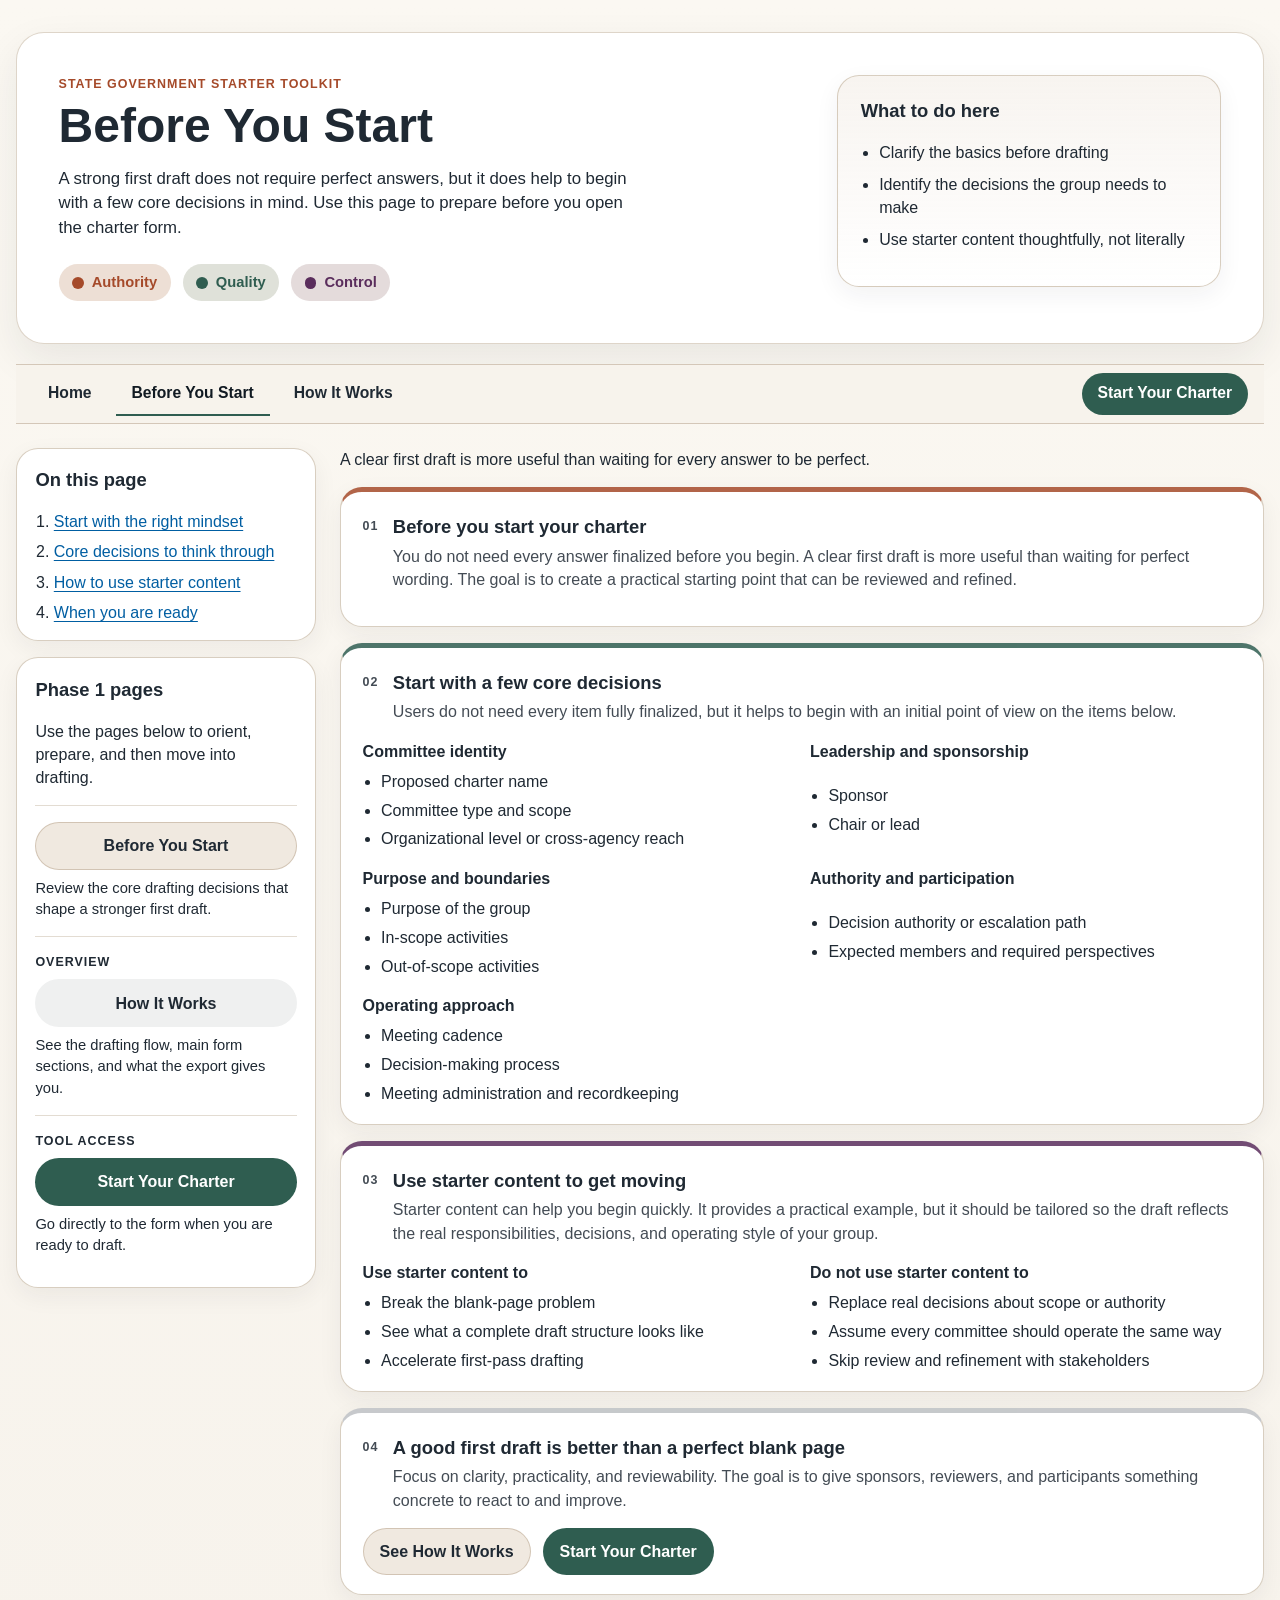
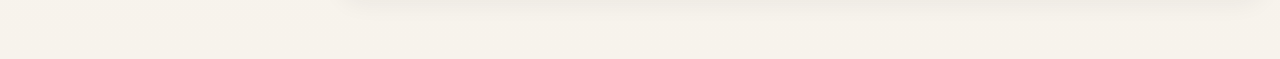
==== before-you-start.html @ 817cda92 "Add files via upload" ====
<!DOCTYPE html>
<html lang="en">
<head>
  <meta charset="UTF-8" />
  <meta name="viewport" content="width=device-width, initial-scale=1.0" />
  <title>Data Governance Charter Generator | Before You Start</title>
  <link rel="stylesheet" href="style.css" />
  <script defer src="script.js"></script>
</head>
<body>
  <a class="skip-link" href="#main-content">Skip to main content</a>

  <div class="page-shell">

    <header class="hero" aria-labelledby="page-title">
      <div class="hero__copy">
        <p class="eyebrow">State Government Starter Toolkit</p>
        <h1 id="page-title">Before You Start</h1>
        <p class="hero__lede">
          A strong first draft does not require perfect answers, but it does help to begin with a few core decisions in mind. Use this page to prepare before you open the charter form.
        </p>

        <div class="hero__chips" aria-label="Design themes">
          <span class="role-chip role-chip--owner">Authority</span>
          <span class="role-chip role-chip--steward">Quality</span>
          <span class="role-chip role-chip--custodian">Control</span>
        </div>
      </div>

      <aside class="hero__panel" aria-label="What to do here">
        <h2>What to do here</h2>
        <ul>
          <li>Clarify the basics before drafting</li>
          <li>Identify the decisions the group needs to make</li>
          <li>Use starter content thoughtfully, not literally</li>
        </ul>
      </aside>
    </header>

    <nav class="site-tabs" aria-label="Primary">
      <div class="site-tabs__inner">
        <a class="site-tab" href="home.html">Home</a>
        <a class="site-tab site-tab--active" href="before-you-start.html" aria-current="page">Before You Start</a>
        <a class="site-tab" href="how-it-works.html">How It Works</a>
        <a class="site-tab site-tab--primary" href="index.html#charter-form">Start Your Charter</a>
      </div>
    </nav>

    <main id="main-content" class="workspace">

      <nav class="jump-nav" aria-label="Page navigation">
        <div class="jump-nav__card">
          <h2>On this page</h2>
          <ol>
            <li><a href="#section-mindset">Start with the right mindset</a></li>
            <li><a href="#section-checklist">Core decisions to think through</a></li>
            <li><a href="#section-starter">How to use starter content</a></li>
            <li><a href="#section-next">When you are ready</a></li>
          </ol>
        </div>

        <div class="jump-nav__card jump-nav__card--support">
          <h2>Phase 1 pages</h2>
          <p>Use the pages below to orient, prepare, and then move into drafting.</p>

          <div class="jump-nav__actions">
            <a class="button button--secondary button--sidebar" href="before-you-start.html">Before You Start</a>
            <p class="jump-nav__helper">Review the core drafting decisions that shape a stronger first draft.</p>
          </div>

          <div class="jump-nav__utilities">
            <p class="utility-label">Overview</p>
            <a class="button button--utility button--sidebar" href="how-it-works.html">How It Works</a>
            <p class="jump-nav__helper">See the drafting flow, main form sections, and what the export gives you.</p>
          </div>

          <div class="jump-nav__utilities">
            <p class="utility-label">Tool access</p>
            <a class="button button--primary button--sidebar" href="index.html#charter-form">Start Your Charter</a>
            <p class="jump-nav__helper">Go directly to the form when you are ready to draft.</p>
          </div>
        </div>
      </nav>

      <div class="content-stack">
        <div class="inline-help-banner" role="note">
          A clear first draft is more useful than waiting for every answer to be perfect.
        </div>

        <article class="form-card form-card--owner" id="section-mindset">
        <div class="section-heading">
        <p class="section-kicker">01</p>
        <div>
        <h2 id="before-panel-title">Before you start your charter</h2>
        <p>
                            You do not need every answer finalized before you begin. A clear first draft is
                            more useful than waiting for perfect wording. The goal is to create a practical
                            starting point that can be reviewed and refined.
                          </p>
        </div>
        </div>
        </article>

        <article class="form-card form-card--steward" id="section-checklist">
        <div class="section-heading">
        <p class="section-kicker">02</p>
        <div>
        <h2>Start with a few core decisions</h2>
        <p>Users do not need every item fully finalized, but it helps to begin with an initial point of view on the items below.</p>
        </div>
        </div>
        <div class="field-grid field-grid--two">
        <div class="field-group">
        <h3>Committee identity</h3>
        <ul class="compact-list">
        <li>Proposed charter name</li>
        <li>Committee type and scope</li>
        <li>Organizational level or cross-agency reach</li>
        </ul>
        </div>
        <div class="field-group">
        <h3>Leadership and sponsorship</h3>
        <ul class="compact-list">
        <li>Sponsor</li>
        <li>Chair or lead</li>
        </ul>
        </div>
        <div class="field-group">
        <h3>Purpose and boundaries</h3>
        <ul class="compact-list">
        <li>Purpose of the group</li>
        <li>In-scope activities</li>
        <li>Out-of-scope activities</li>
        </ul>
        </div>
        <div class="field-group">
        <h3>Authority and participation</h3>
        <ul class="compact-list">
        <li>Decision authority or escalation path</li>
        <li>Expected members and required perspectives</li>
        </ul>
        </div>
        <div class="field-group field-group--full">
        <h3>Operating approach</h3>
        <ul class="compact-list">
        <li>Meeting cadence</li>
        <li>Decision-making process</li>
        <li>Meeting administration and recordkeeping</li>
        </ul>
        </div>
        </div>
        </article>

        <article class="form-card form-card--custodian" id="section-starter">
        <div class="section-heading">
        <p class="section-kicker">03</p>
        <div>
        <h2>Use starter content to get moving</h2>
        <p>
                            Starter content can help you begin quickly. It provides a practical example,
                            but it should be tailored so the draft reflects the real responsibilities,
                            decisions, and operating style of your group.
                          </p>
        </div>
        </div>
        <div class="field-grid field-grid--two">
        <div class="field-group">
        <h3>Use starter content to</h3>
        <ul class="compact-list">
        <li>Break the blank-page problem</li>
        <li>See what a complete draft structure looks like</li>
        <li>Accelerate first-pass drafting</li>
        </ul>
        </div>
        <div class="field-group">
        <h3>Do not use starter content to</h3>
        <ul class="compact-list">
        <li>Replace real decisions about scope or authority</li>
        <li>Assume every committee should operate the same way</li>
        <li>Skip review and refinement with stakeholders</li>
        </ul>
        </div>
        </div>
        </article>

        <article class="form-card form-card--support" id="section-next">
        <div class="section-heading">
        <p class="section-kicker">04</p>
        <div>
        <h2>A good first draft is better than a perfect blank page</h2>
        <p>
                            Focus on clarity, practicality, and reviewability. The goal is to give sponsors,
                            reviewers, and participants something concrete to react to and improve.
                          </p>
        </div>
        </div>
        <div class="action-row">
        <a class="button button--secondary" href="how-it-works.html">See How It Works</a>
        <a class="button button--primary" href="index.html#charter-form">Start Your Charter</a>
        </div>
        </article>
      </div>
    </main>
  </div>
</body>
</html>
---- style.css ----
:root {
  --owner-core: #A54A2A;
  --owner-tint: #EDDFD5;
  --steward-core: #2F5D50;
  --steward-tint: #DFE1D9;
  --custodian-core: #5A2D5C;
  --custodian-tint: #E4DBDB;
  --ink: #1F2933;
  --linen: #F7F3EC;
  --sand: #E8DDD0;
  --divider: #C8B9A6;
  --focus-link: #005EA2;
  --focus-tint: #D8E8F5;
  --surface: #FFFFFF;
  --shadow: 0 16px 40px rgba(31, 41, 51, 0.08);
  --shadow-soft: 0 8px 24px rgba(31, 41, 51, 0.06);
  --radius-xl: 28px;
  --radius-lg: 22px;
  --radius-md: 16px;
  --radius-sm: 12px;
  --space-1: 0.25rem;
  --space-2: 0.5rem;
  --space-3: 0.75rem;
  --space-4: 1rem;
  --space-5: 1.25rem;
  --space-6: 1.5rem;
  --space-8: 2rem;
  --space-10: 2.5rem;
  --space-12: 3rem;
  --font-sans: Aptos, Arial, Calibri, "Segoe UI", sans-serif;
}

* {
  box-sizing: border-box;
}

html {
  scroll-behavior: smooth;
}

body {
  margin: 0;
  background: linear-gradient(180deg, #fbf8f2 0%, var(--linen) 100%);
  color: var(--ink);
  font-family: var(--font-sans);
  line-height: 1.45;
}

img,
svg {
  display: block;
  max-width: 100%;
}

a {
  color: var(--focus-link);
  text-decoration: underline;
  text-underline-offset: 0.16em;
}

a:hover {
  text-decoration-thickness: 2px;
}

button,
input,
select,
textarea {
  font: inherit;
}

.skip-link {
  position: absolute;
  left: -9999px;
  top: auto;
}

.skip-link:focus {
  left: 1rem;
  top: 1rem;
  z-index: 50;
  background: var(--focus-tint);
  color: var(--ink);
  padding: 0.75rem 1rem;
  border-radius: 0.5rem;
  box-shadow: var(--shadow-soft);
}

.page-shell {
  width: min(1320px, calc(100% - 2rem));
  margin: 0 auto;
  padding: 2rem 0 4rem;
}

.hero {
  display: grid;
  grid-template-columns: minmax(0, 1.75fr) minmax(280px, 0.9fr);
  gap: var(--space-8);
  align-items: start;
  background: var(--surface);
  border: 1px solid rgba(200, 185, 166, 0.6);
  border-radius: var(--radius-xl);
  padding: clamp(1.5rem, 2vw + 1rem, 2.75rem);
  box-shadow: var(--shadow);
}

.eyebrow,
.section-kicker,
.filename-label,
.utility-label {
  margin: 0 0 var(--space-2);
  font-size: 0.78rem;
  font-weight: 700;
  letter-spacing: 0.08em;
  text-transform: uppercase;
}

.eyebrow {
  color: var(--owner-core);
}

.hero h1 {
  margin: 0;
  font-size: clamp(2rem, 1.6rem + 1.8vw, 3rem);
  line-height: 1.05;
}

.hero__lede,
.hero__note,
.section-heading p,
.jump-nav__card p,
.form-status,
.field-note,
.advanced-panel__body,
.progress-label {
  line-height: 1.45;
}

.hero__lede {
  max-width: 62ch;
  margin: var(--space-4) 0 0;
  font-size: 1.05rem;
}

.hero__chips {
  display: flex;
  flex-wrap: wrap;
  gap: 0.75rem;
  margin-top: var(--space-6);
}

.role-chip {
  display: inline-flex;
  align-items: center;
  gap: 0.5rem;
  padding: 0.5rem 0.85rem;
  border-radius: 999px;
  font-size: 0.92rem;
  font-weight: 700;
}

.role-chip::before {
  content: "";
  width: 0.72rem;
  height: 0.72rem;
  border-radius: 999px;
  background: currentColor;
}

.role-chip--owner {
  background: var(--owner-tint);
  color: var(--owner-core);
}

.role-chip--steward {
  background: var(--steward-tint);
  color: var(--steward-core);
}

.role-chip--custodian {
  background: var(--custodian-tint);
  color: var(--custodian-core);
}

.hero__panel,
.jump-nav__card,
.form-card,
.phase-panel__grid > .form-card {
  background: var(--surface);
  border: 1px solid rgba(200, 185, 166, 0.7);
  border-radius: var(--radius-lg);
  box-shadow: var(--shadow-soft);
}

.hero__panel {
  padding: 1.4rem 1.4rem 1.2rem;
  background: linear-gradient(180deg, rgba(232, 221, 208, 0.32) 0%, rgba(255, 255, 255, 1) 100%);
}

.hero__panel h2,
.jump-nav__card h2,
.section-heading h2 {
  margin: 0;
  font-size: 1.15rem;
}

.hero__panel ul {
  margin: 1rem 0;
  padding-left: 1.15rem;
}

.hero__panel li + li {
  margin-top: 0.55rem;
}

.site-tabs {
  position: sticky;
  top: 0;
  z-index: 25;
  margin: 1.25rem 0 1.5rem;
  border-top: 1px solid rgba(200, 185, 166, 0.75);
  border-bottom: 1px solid rgba(200, 185, 166, 0.75);
  background: rgba(247, 243, 236, 0.96);
  backdrop-filter: blur(10px);
}

.site-tabs__inner {
  display: flex;
  flex-wrap: wrap;
  gap: 0.5rem;
  padding: 0 1rem;
  min-height: 58px;
  align-items: center;
}

.site-tab {
  display: inline-flex;
  align-items: center;
  justify-content: center;
  min-height: 44px;
  padding: 0.75rem 1rem;
  border-bottom: 2px solid transparent;
  color: var(--ink);
  text-decoration: none;
  font-size: 0.98rem;
  font-weight: 600;
  line-height: 1.2;
  white-space: nowrap;
  transition: background-color 140ms ease, color 140ms ease, border-color 140ms ease, transform 140ms ease;
}

.site-tab:hover,
.site-tab:focus-visible {
  background: #efe8de;
  color: #111a22;
  outline: none;
}

.site-tab--active {
  border-bottom-color: var(--steward-core);
  color: #111a22;
}

.site-tab--primary {
  margin-left: auto;
  border-bottom-color: transparent;
  background: var(--steward-core);
  color: #ffffff;
  border-radius: 999px;
  min-height: 38px;
  padding: 0.65rem 1rem;
}

.site-tab--primary:hover,
.site-tab--primary:focus-visible {
  background: #274d43;
  color: #ffffff;
}

.phase-panels {
  margin-bottom: var(--space-8);
}

.phase-panel {
  display: none;
}

.phase-panel.is-active {
  display: block;
}

.phase-panel__grid {
  display: grid;
  gap: 1rem;
}

.workspace {
  display: grid;
  grid-template-columns: minmax(260px, 300px) minmax(0, 1fr);
  gap: 1.5rem;
  align-items: start;
}

.jump-nav {
  position: sticky;
  top: 5rem;
  display: grid;
  gap: 1rem;
}

.jump-nav__card {
  padding: 1.15rem 1.15rem 1rem;
}

.jump-nav__card ol {
  margin: 1rem 0 0;
  padding-left: 1.15rem;
}

.jump-nav__card li + li {
  margin-top: 0.45rem;
}

.jump-nav__actions,
.jump-nav__utilities {
  margin-top: 1rem;
  padding-top: 1rem;
  border-top: 1px solid rgba(200, 185, 166, 0.5);
}

.jump-nav__helper {
  margin-top: 0.5rem;
  font-size: 0.92rem;
}

.progress-meter {
  width: 100%;
  height: 10px;
  margin: 0.9rem 0 0.35rem;
  border-radius: 999px;
  background: rgba(232, 221, 208, 0.7);
  overflow: hidden;
}

.progress-meter__bar {
  height: 100%;
  width: 0;
  background: linear-gradient(90deg, var(--owner-core) 0%, var(--steward-core) 55%, var(--custodian-core) 100%);
  transition: width 220ms ease;
}

.progress-label {
  margin: 0 0 1rem;
  font-size: 0.92rem;
  color: rgba(31, 41, 51, 0.8);
}

.charter-form {
  display: grid;
  gap: 1rem;
}

.form-card {
  padding: 1.35rem 1.35rem 1.2rem;
}

.form-card--owner {
  border-top: 5px solid rgba(165, 74, 42, 0.85);
}

.form-card--steward {
  border-top: 5px solid rgba(47, 93, 80, 0.85);
}

.form-card--custodian {
  border-top: 5px solid rgba(90, 45, 92, 0.85);
}

.form-card--support {
  border-top: 5px solid rgba(31, 41, 51, 0.25);
}

.section-heading {
  display: grid;
  grid-template-columns: auto 1fr;
  gap: 0.9rem;
  align-items: start;
  margin-bottom: 1rem;
}

.section-heading h2 {
  margin-bottom: 0.25rem;
}

.section-heading p {
  margin: 0;
  color: rgba(31, 41, 51, 0.84);
}

.section-kicker {
  color: rgba(31, 41, 51, 0.55);
  padding-top: 0.2rem;
}

.field-grid {
  display: grid;
  gap: 1rem;
}

.field-grid--two {
  grid-template-columns: repeat(2, minmax(0, 1fr));
}

.field-group {
  display: grid;
  gap: 0.45rem;
}

.field-group--full {
  grid-column: 1 / -1;
}

.field-group h3 {
  margin: 0;
  font-size: 1rem;
}

label {
  font-weight: 700;
  color: var(--ink);
}

input[type="text"],
input[type="date"],
select,
textarea {
  width: 100%;
  min-height: 46px;
  border: 1px solid rgba(200, 185, 166, 0.95);
  border-radius: var(--radius-sm);
  padding: 0.78rem 0.9rem;
  background: #fffdfa;
  color: var(--ink);
  transition: border-color 140ms ease, box-shadow 140ms ease, background-color 140ms ease;
}

textarea {
  min-height: 132px;
  resize: vertical;
}

input:focus,
select:focus,
textarea:focus,
button:focus-visible,
.site-tab:focus-visible {
  outline: none;
  border-color: var(--focus-link);
  box-shadow: 0 0 0 4px rgba(0, 94, 162, 0.14);
}

.field-note,
.field-note-inline {
  font-size: 0.92rem;
  color: rgba(31, 41, 51, 0.75);
}

.field-note-inline {
  font-weight: 500;
  margin-left: 0.35rem;
}

.filename-label {
  margin-top: 1rem;
}

.info-chip {
  display: inline-flex;
  align-items: center;
  justify-content: center;
  width: 1.1rem;
  height: 1.1rem;
  margin-left: 0.25rem;
  border-radius: 999px;
  background: rgba(31, 41, 51, 0.1);
  color: var(--ink);
  font-size: 0.78rem;
  font-weight: 700;
  cursor: help;
}

.checkbox-grid {
  display: grid;
  grid-template-columns: repeat(2, minmax(0, 1fr));
  gap: 0.65rem 1rem;
  padding: 0.25rem 0 0.1rem;
}

.checkbox-grid label {
  display: flex;
  align-items: start;
  gap: 0.55rem;
  font-weight: 600;
}

.checkbox-grid input {
  margin-top: 0.2rem;
}

.table-wrap {
  overflow-x: auto;
}

.members-table {
  width: 100%;
  border-collapse: collapse;
  min-width: 660px;
  background: #fffdfa;
  border: 1px solid rgba(200, 185, 166, 0.7);
  border-radius: var(--radius-sm);
}

.members-table th,
.members-table td {
  padding: 0.7rem;
  border-bottom: 1px solid rgba(200, 185, 166, 0.55);
  text-align: left;
  vertical-align: top;
}

.members-table th {
  font-size: 0.92rem;
  background: rgba(232, 221, 208, 0.35);
}

.members-table td input,
.members-table td select {
  min-height: 40px;
  padding: 0.55rem 0.7rem;
}

.members-table tbody tr:last-child td {
  border-bottom: none;
}

.remove-row {
  border: none;
  border-radius: 999px;
  padding: 0.45rem 0.7rem;
  background: rgba(165, 74, 42, 0.1);
  color: var(--owner-core);
  cursor: pointer;
}

.remove-row:hover {
  background: rgba(165, 74, 42, 0.16);
}

.advanced-panel {
  border: 1px solid rgba(200, 185, 166, 0.65);
  border-radius: var(--radius-md);
  overflow: hidden;
}

.advanced-panel + .advanced-panel {
  margin-top: 1rem;
}

.advanced-panel__header {
  padding: 0.9rem 1rem;
  background: rgba(232, 221, 208, 0.28);
}

.advanced-panel__header h3 {
  margin: 0;
  font-size: 1rem;
}

.advanced-panel__body {
  padding: 1rem;
  display: grid;
  gap: 1rem;
}

.button {
  display: inline-flex;
  align-items: center;
  justify-content: center;
  gap: 0.5rem;
  min-height: 42px;
  border: 1px solid transparent;
  border-radius: 999px;
  padding: 0.7rem 1rem;
  font-weight: 700;
  text-decoration: none;
  cursor: pointer;
  transition: transform 120ms ease, background-color 120ms ease, box-shadow 120ms ease;
}

.button:hover {
  transform: translateY(-1px);
}

.button--primary {
  background: var(--steward-core);
  color: #ffffff;
}

.button--primary:hover {
  background: #274d43;
}

.button--secondary {
  background: rgba(232, 221, 208, 0.65);
  color: var(--ink);
  border-color: rgba(200, 185, 166, 0.75);
}

.button--secondary:hover {
  background: rgba(232, 221, 208, 0.95);
}

.button--utility {
  background: rgba(31, 41, 51, 0.07);
  color: var(--ink);
}

.button--utility:hover {
  background: rgba(31, 41, 51, 0.13);
}

.button--sidebar {
  width: 100%;
}

.button--large {
  min-height: 50px;
  padding-inline: 1.25rem;
}

.action-row {
  display: flex;
  flex-wrap: wrap;
  gap: 0.75rem;
}

.compact-list {
  margin: 0;
  padding-left: 1.15rem;
}

.compact-list li + li {
  margin-top: 0.35rem;
}

.jump-top {
  position: fixed;
  right: 1rem;
  bottom: 1rem;
  z-index: 30;
  border: none;
  border-radius: 999px;
  background: rgba(31, 41, 51, 0.92);
  color: #ffffff;
  min-height: 44px;
  padding: 0.75rem 0.95rem;
  cursor: pointer;
  box-shadow: var(--shadow-soft);
  opacity: 0;
  visibility: hidden;
  transform: translateY(12px);
  transition: opacity 180ms ease, transform 180ms ease, visibility 180ms ease;
}

.jump-top.is-visible {
  opacity: 1;
  visibility: visible;
  transform: translateY(0);
}

[hidden] {
  display: none !important;
}

@media (max-width: 1120px) {
  .workspace {
    grid-template-columns: 1fr;
  }

  .jump-nav {
    position: static;
    grid-template-columns: repeat(2, minmax(0, 1fr));
  }
}

@media (max-width: 900px) {
  .hero {
    grid-template-columns: 1fr;
  }

  .field-grid--two,
  .checkbox-grid {
    grid-template-columns: 1fr;
  }

  .site-tab--primary {
    margin-left: 0;
  }
}

@media (max-width: 720px) {
  .page-shell {
    width: min(100% - 1rem, 1320px);
    padding-top: 1rem;
  }

  .site-tabs__inner {
    padding: 0.5rem 0.6rem;
  }

  .site-tab {
    min-height: 40px;
    padding: 0.65rem 0.85rem;
    font-size: 0.95rem;
  }

  .site-tab--primary {
    width: 100%;
    justify-content: center;
  }

  .jump-nav {
    grid-template-columns: 1fr;
  }

  .form-card,
  .hero,
  .jump-nav__card {
    border-radius: 18px;
  }

  .section-heading {
    grid-template-columns: 1fr;
    gap: 0.35rem;
  }

  .action-row {
    flex-direction: column;
    align-items: stretch;
  }
}


.site-tab--primary.site-tab--active {
  box-shadow: 0 0 0 2px rgba(255, 255, 255, 0.65), 0 0 0 4px rgba(47, 93, 80, 0.18);
}

.content-stack {
  display: grid;
  gap: 1rem;
  min-width: 0;
}

.field-hint {
  margin: 0.45rem 0 0;
  font-size: 0.92rem;
  color: var(--muted);
}

@media (max-width: 980px) {
  .content-stack {
    order: 2;
  }
}
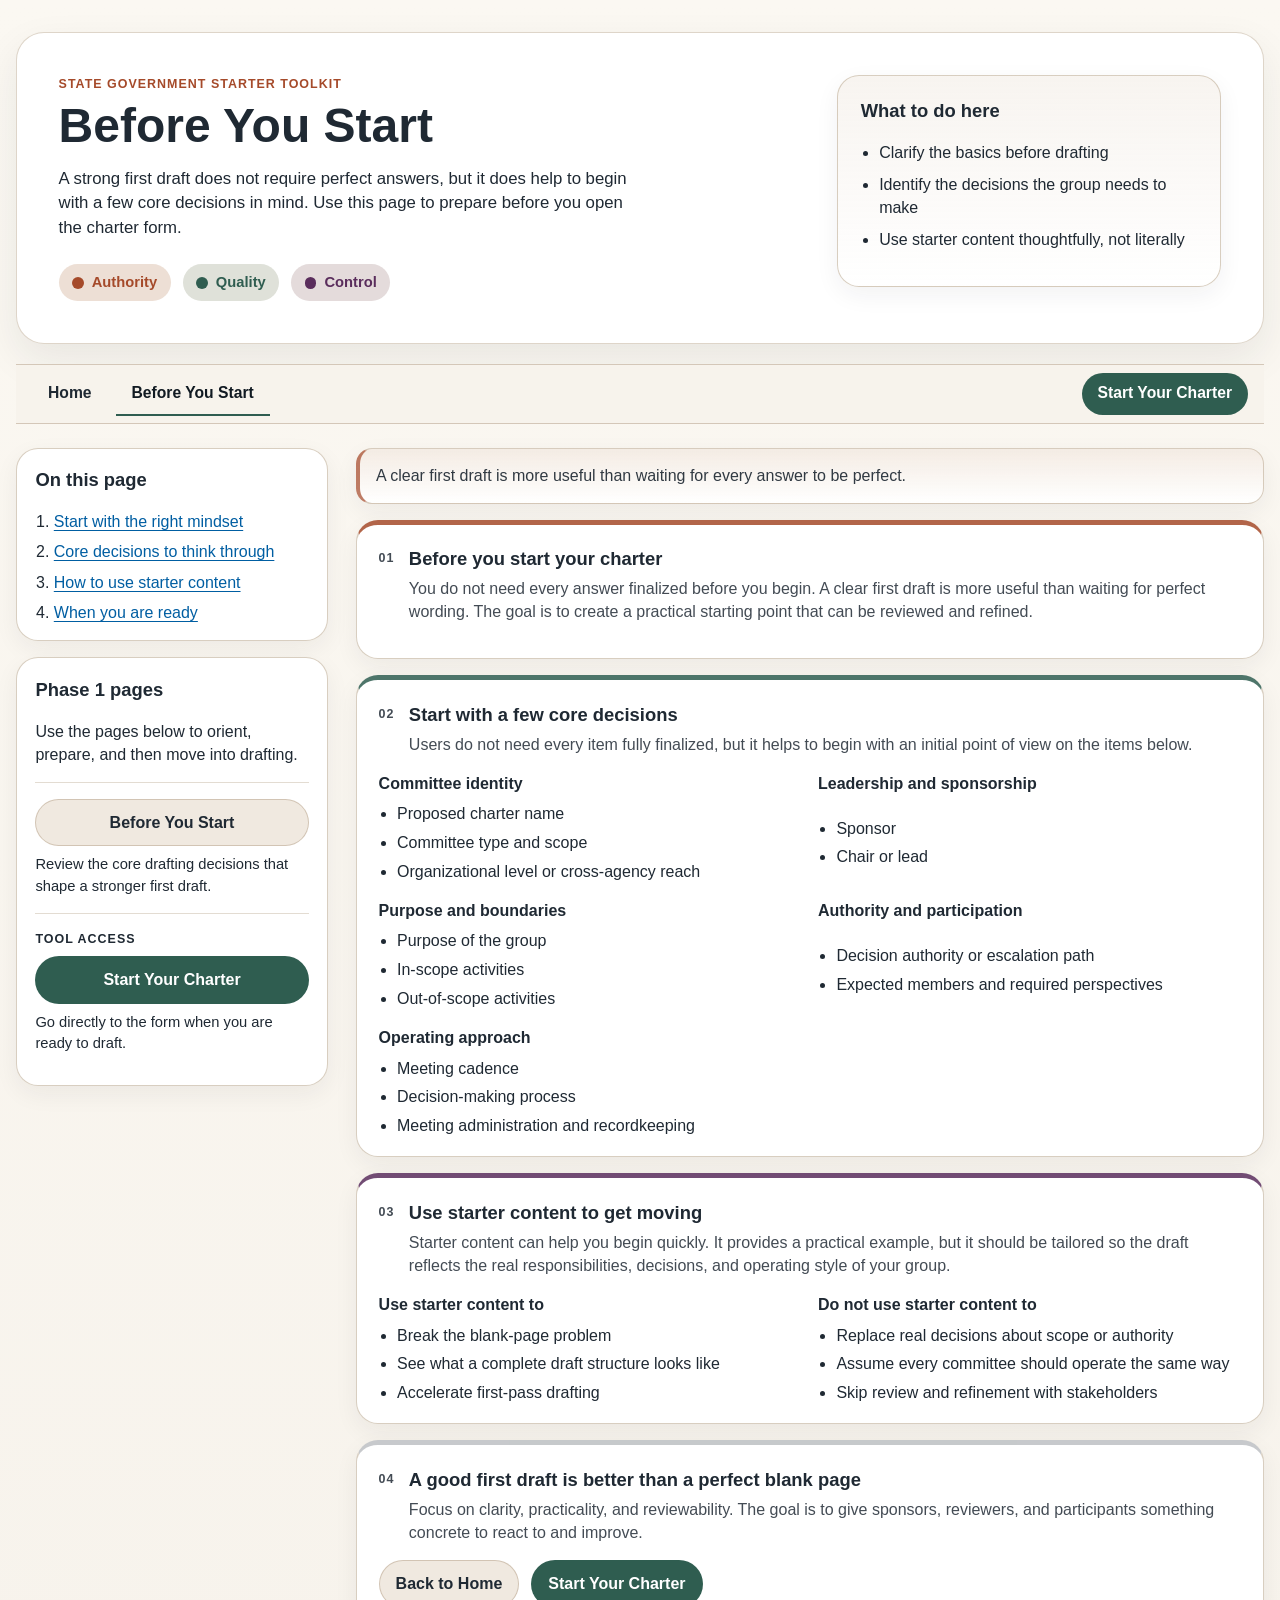
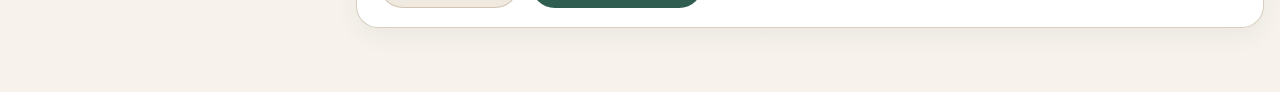
==== commit cb474640: "Add files via upload" ====
--- a/before-you-start.html
+++ b/before-you-start.html
@@ -41,7 +41,6 @@
       <div class="site-tabs__inner">
         <a class="site-tab" href="home.html">Home</a>
         <a class="site-tab site-tab--active" href="before-you-start.html" aria-current="page">Before You Start</a>
-        <a class="site-tab" href="how-it-works.html">How It Works</a>
         <a class="site-tab site-tab--primary" href="index.html#charter-form">Start Your Charter</a>
       </div>
     </nav>
@@ -66,12 +65,6 @@
           <div class="jump-nav__actions">
             <a class="button button--secondary button--sidebar" href="before-you-start.html">Before You Start</a>
             <p class="jump-nav__helper">Review the core drafting decisions that shape a stronger first draft.</p>
-          </div>
-
-          <div class="jump-nav__utilities">
-            <p class="utility-label">Overview</p>
-            <a class="button button--utility button--sidebar" href="how-it-works.html">How It Works</a>
-            <p class="jump-nav__helper">See the drafting flow, main form sections, and what the export gives you.</p>
           </div>
 
           <div class="jump-nav__utilities">
@@ -195,7 +188,7 @@
         </div>
         </div>
         <div class="action-row">
-        <a class="button button--secondary" href="how-it-works.html">See How It Works</a>
+        <a class="button button--secondary" href="home.html">Back to Home</a>
         <a class="button button--primary" href="index.html#charter-form">Start Your Charter</a>
         </div>
         </article>
--- a/style.css
+++ b/style.css
@@ -295,17 +295,20 @@
 }
 
 .workspace {
-  display: grid;
-  grid-template-columns: minmax(260px, 300px) minmax(0, 1fr);
-  gap: 1.5rem;
-  align-items: start;
+  display: flex;
+  gap: 1.75rem;
+  align-items: flex-start;
+  min-width: 0;
 }
 
 .jump-nav {
+  flex: 0 0 312px;
+  min-width: 280px;
   position: sticky;
   top: 5rem;
   display: grid;
   gap: 1rem;
+  align-self: flex-start;
 }
 
 .jump-nav__card {
@@ -353,6 +356,16 @@
   margin: 0 0 1rem;
   font-size: 0.92rem;
   color: rgba(31, 41, 51, 0.8);
+}
+
+.inline-help-banner {
+  padding: 0.95rem 1rem;
+  border: 1px solid rgba(200, 185, 166, 0.72);
+  border-left: 4px solid rgba(165, 74, 42, 0.72);
+  border-radius: var(--radius-md);
+  background: linear-gradient(180deg, rgba(237, 223, 213, 0.46) 0%, rgba(255, 255, 255, 0.94) 100%);
+  color: rgba(31, 41, 51, 0.92);
+  box-shadow: var(--shadow-soft);
 }
 
 .charter-form {
@@ -684,12 +697,18 @@
 
 @media (max-width: 1120px) {
   .workspace {
-    grid-template-columns: 1fr;
+    flex-direction: column;
   }
 
   .jump-nav {
+    width: 100%;
+    min-width: 0;
     position: static;
     grid-template-columns: repeat(2, minmax(0, 1fr));
+  }
+
+  .content-stack {
+    width: 100%;
   }
 }
 
@@ -756,8 +775,14 @@
 }
 
 .content-stack {
+  flex: 1 1 auto;
   display: grid;
   gap: 1rem;
+  min-width: 0;
+  width: 100%;
+}
+
+.charter-form {
   min-width: 0;
 }
 
